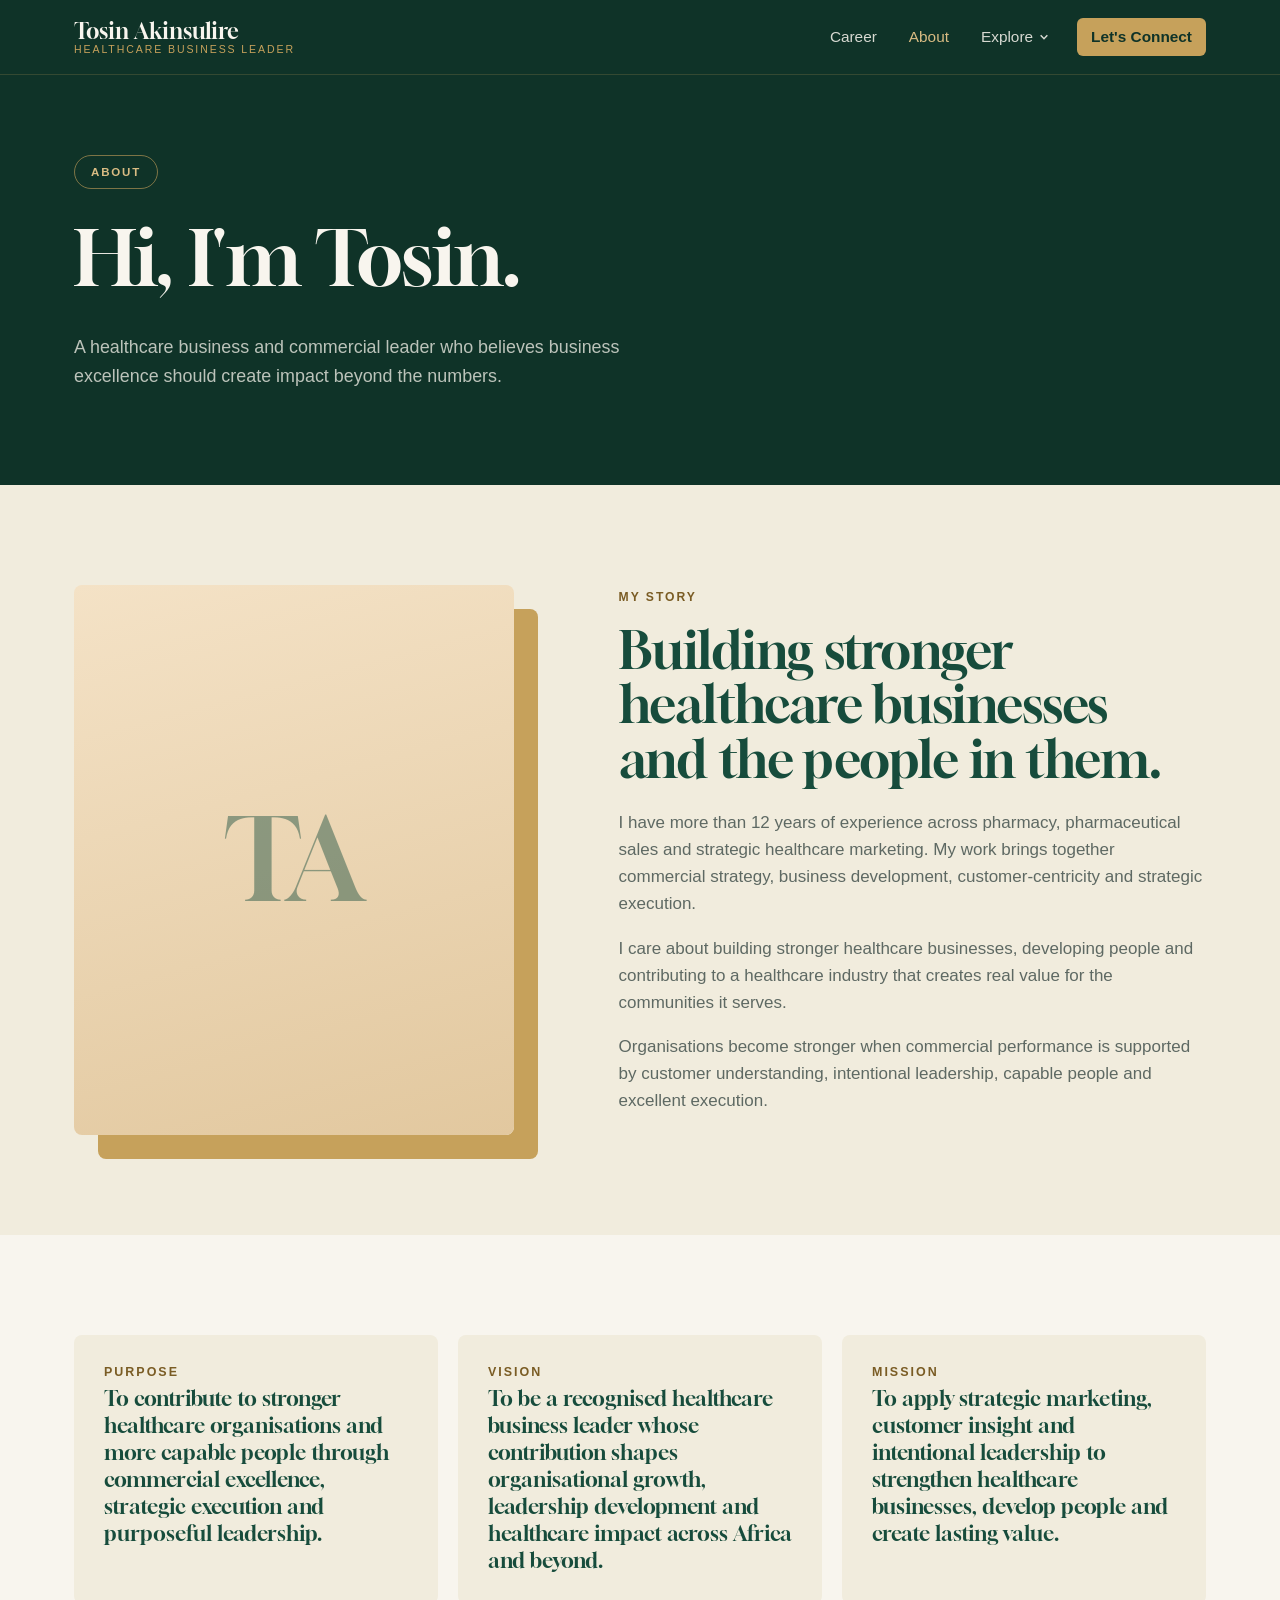
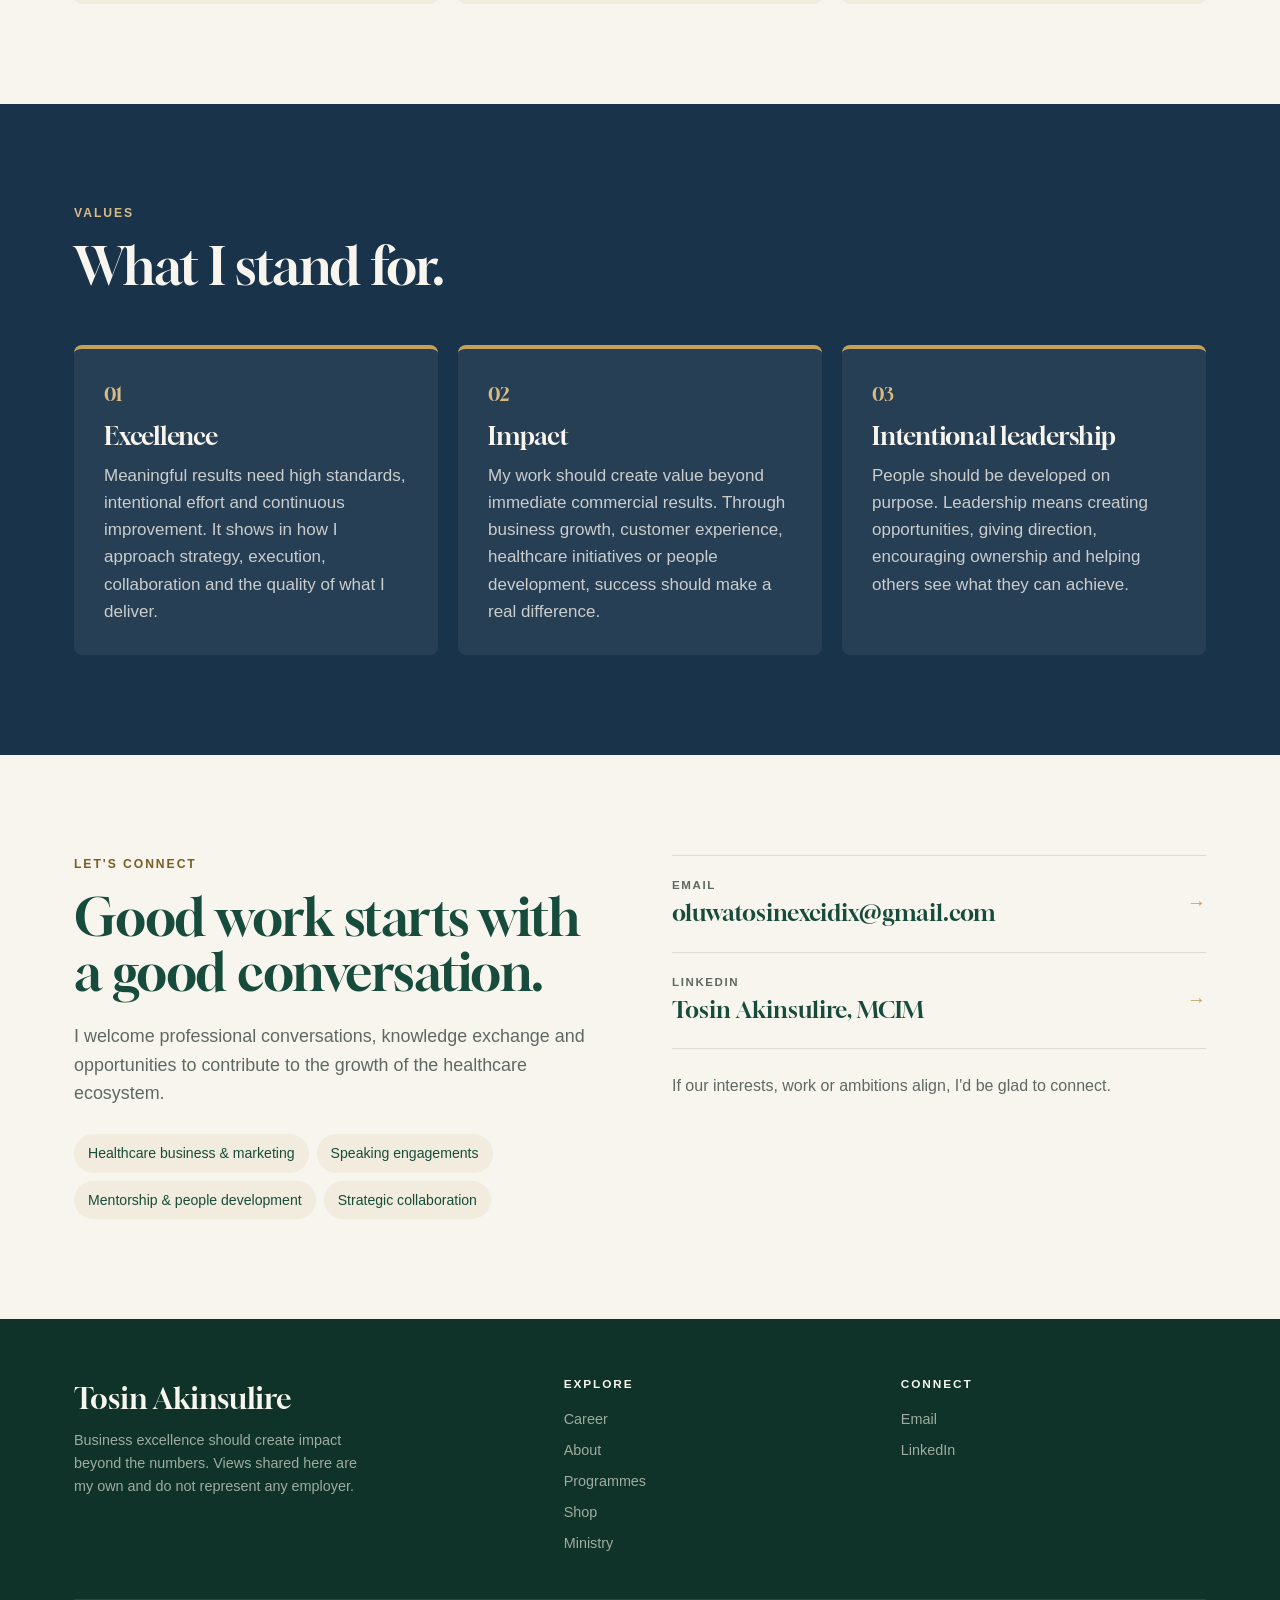
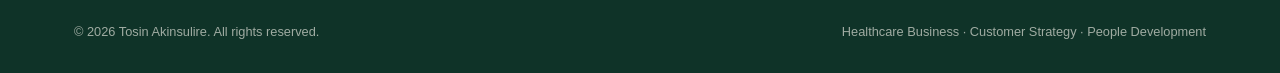
==== about.html @ 740248de "Tosin Akinsulire website Co-Authored-By: Claude Opus 5.5 <noreply@anthropic.com>" ====
<!doctype html>
<html lang="en">
<head>
<meta charset="utf-8">
<meta name="viewport" content="width=device-width, initial-scale=1">
<title>About | Tosin Akinsulire</title>
<meta name="description" content="Purpose, vision, mission and values of Tosin Akinsulire, healthcare business and customer strategy leader.">
<meta property="og:title" content="About | Tosin Akinsulire">
<meta property="og:description" content="Purpose, vision, mission and values of Tosin Akinsulire, healthcare business and customer strategy leader.">
<meta name="theme-color" content="#0F3328">
<link rel="preconnect" href="https://fonts.googleapis.com">
<link rel="preconnect" href="https://fonts.gstatic.com" crossorigin>
<link href="https://fonts.googleapis.com/css2?family=Gloock&family=Google+Sans+Flex:wght@400;500;600&display=swap" rel="stylesheet">
<link rel="stylesheet" href="assets/styles.css?v=3">
</head>
<body>
<header class="site-header">
  <div class="container nav">
    <a class="brand" href="index.html"><strong>Tosin Akinsulire</strong><small>Healthcare Business Leader</small></a>
    <button class="menu-toggle" aria-label="Open menu" aria-expanded="false"><svg viewBox="0 0 24 24" fill="none" stroke="currentColor" stroke-width="1.8"><path d="M4 7h16M4 12h16M4 17h16"/></svg></button>
    <ul class="nav-links">
      <li><a href="career.html">Career</a></li>
      <li><a href="about.html" aria-current="page">About</a></li>
      <li class="has-dropdown">
        <button aria-expanded="false" aria-haspopup="true">Explore <svg class="caret" viewBox="0 0 12 12" fill="none" stroke="currentColor" stroke-width="1.8"><path d="M2 4l4 4 4-4"/></svg></button>
        <ul class="dropdown">
<li><a href="programmes.html"><strong>Programmes</strong><small>Initiatives and communities I'm part of</small></a></li>
<li><a href="shop.html"><strong>Shop</strong><small>Books, resources and products</small></a></li>
<li><a href="ministry.html"><strong>Ministry</strong><small>Faith, service and purpose</small></a></li>
        </ul>
      </li>
      <li><a class="nav-cta" href="#connect">Let's Connect</a></li>
    </ul>
  </div>
</header>
<main>
<section class="page-hero">
  <div class="container">
    <span class="pill">About</span>
    <h1 class="reveal">Hi, I'm Tosin.</h1>
    <p class="lead reveal">A healthcare business and commercial leader who believes business excellence should create impact beyond the numbers.</p>
  </div>
</section>
<section>
  <div class="container hero-grid story-grid">
    <div class="portrait reveal" style="margin:0"><span class="monogram">TA</span><img src="assets/tosin.jpg" alt="Portrait of Tosin Akinsulire" onerror="this.remove()"></div>
    <div class="reveal">
      <span class="kicker">My story</span>
      <h2 style="color:var(--forest)">Building stronger healthcare businesses and the people in them.</h2>
      <p style="color:var(--muted)">I have more than 12 years of experience across pharmacy, pharmaceutical sales and strategic healthcare marketing. My work brings together commercial strategy, business development, customer-centricity and strategic execution.</p>
      <p style="color:var(--muted)">I care about building stronger healthcare businesses, developing people and contributing to a healthcare industry that creates real value for the communities it serves.</p>
      <p style="color:var(--muted)">Organisations become stronger when commercial performance is supported by customer understanding, intentional leadership, capable people and excellent execution.</p>
    </div>
  </div>
</section>

<section class="bg-ivory">
  <div class="container">
    <div class="pvm reveal">
      <div><h3>Purpose</h3><p>To contribute to stronger healthcare organisations and more capable people through commercial excellence, strategic execution and purposeful leadership.</p></div>
      <div><h3>Vision</h3><p>To be a recognised healthcare business leader whose contribution shapes organisational growth, leadership development and healthcare impact across Africa and beyond.</p></div>
      <div><h3>Mission</h3><p>To apply strategic marketing, customer insight and intentional leadership to strengthen healthcare businesses, develop people and create lasting value.</p></div>
    </div>
  </div>
</section>

<section class="bg-navy">
  <div class="container">
    <div class="section-head reveal"><span class="kicker">Values</span><h2>What I stand for.</h2></div>
    <div class="cards"><div class="card reveal"><span class="num">01</span><h3>Excellence</h3><p>Meaningful results need high standards, intentional effort and continuous improvement. It shows in how I approach strategy, execution, collaboration and the quality of what I deliver.</p></div><div class="card reveal"><span class="num">02</span><h3>Impact</h3><p>My work should create value beyond immediate commercial results. Through business growth, customer experience, healthcare initiatives or people development, success should make a real difference.</p></div><div class="card reveal"><span class="num">03</span><h3>Intentional leadership</h3><p>People should be developed on purpose. Leadership means creating opportunities, giving direction, encouraging ownership and helping others see what they can achieve.</p></div></div>
  </div>
</section>
<section class="connect" id="connect">
  <div class="container grid">
    <div class="reveal">
      <span class="kicker">Let's connect</span>
      <h2>Good work starts with a good conversation.</h2>
      <p class="lead">I welcome professional conversations, knowledge exchange and opportunities to contribute to the growth of the healthcare ecosystem.</p>
      <ul class="topics">
        <li>Healthcare business &amp; marketing</li>
        <li>Speaking engagements</li>
        <li>Mentorship &amp; people development</li>
        <li>Strategic collaboration</li>
      </ul>
    </div>
    <div class="contact-rows reveal">
      <a href="mailto:oluwatosinexcidix@gmail.com"><span><small>Email</small><span class="v">oluwatosinexcidix@gmail.com</span></span></a>
      <a href="#" target="_blank" rel="noopener"><span><small>LinkedIn</small><span class="v">Tosin Akinsulire, MCIM</span></span></a>
      <p class="lead" style="margin-top:24px;font-size:1rem">If our interests, work or ambitions align, I'd be glad to connect.</p>
    </div>
  </div>
</section>
</main>
<footer class="site-footer">
  <div class="container">
    <div class="footer-grid">
      <div class="footer-brand"><strong>Tosin Akinsulire</strong><p style="max-width:38ch">Business excellence should create impact beyond the numbers. Views shared here are my own and do not represent any employer.</p></div>
      <div><h4>Explore</h4><ul><li><a href="career.html">Career</a></li><li><a href="about.html">About</a></li><li><a href="programmes.html">Programmes</a></li><li><a href="shop.html">Shop</a></li><li><a href="ministry.html">Ministry</a></li></ul></div>
      <div><h4>Connect</h4><ul><li><a href="mailto:oluwatosinexcidix@gmail.com">Email</a></li><li><a href="#" target="_blank" rel="noopener">LinkedIn</a></li></ul></div>
    </div>
    <div class="footer-base"><span>&copy; <span id="year">2026</span> Tosin Akinsulire. All rights reserved.</span><span>Healthcare Business &middot; Customer Strategy &middot; People Development</span></div>
  </div>
</footer>
<script src="assets/main.js"></script>
</body>
</html>
---- assets/styles.css ----
/* Tosin Akinsulire: own design blending ideas from Simon Sinek, Amy Cuddy and Sarah Jakes Roberts */
:root {
  --forest: #174C3C;
  --forest-deep: #0F3328;
  --emerald: #21664F;
  --navy: #19334A;
  --cream: #F1ECDD;        /* Simon-style warm cream */
  --ivory: #F8F5EE;
  --gold: #C6A15B;
  --gold-soft: #D9BC83;
  --gold-dark: #7A5C24;    /* gold for text on light backgrounds (readable) */
  --ink: #1D2622;
  --muted: #5E6963;
  --line: rgba(29, 38, 34, .12);
  --display: "Gloock", Georgia, serif;
  --sans: "Google Sans Flex", "Helvetica Neue", Helvetica, Arial, sans-serif;
  --max: 1180px;
}

* { box-sizing: border-box; }
html { scroll-behavior: smooth; }
body { margin: 0; font-family: var(--sans); font-size: 17px; line-height: 1.6; color: var(--ink); background: var(--cream); -webkit-font-smoothing: antialiased; }
img { max-width: 100%; display: block; }
a { color: inherit; }
p { margin: 0 0 1em; }
h1, h2, h3 { font-family: var(--display); font-weight: 400; margin: 0 0 .45em; line-height: 1.06; letter-spacing: -.01em; }
h1 { font-size: clamp(2.6rem, 6vw, 4.9rem); }
h2 { font-size: clamp(2rem, 4vw, 3.2rem); }
h3 { font-size: 1.55rem; line-height: 1.15; }

.container { width: 100%; max-width: var(--max); margin: 0 auto; padding: 0 24px; }
.kicker { display: block; font-size: .76rem; font-weight: 600; letter-spacing: .16em; text-transform: uppercase; color: var(--gold); margin-bottom: 16px; }
.lead { font-size: 1.12rem; color: var(--muted); max-width: 60ch; }

/* Gold pill badge (Amy Cuddy) */
.pill {
  display: inline-block; padding: 7px 16px; border-radius: 999px; border: 1px solid rgba(198, 161, 91, .6);
  font-size: .72rem; font-weight: 600; letter-spacing: .16em; text-transform: uppercase; color: var(--gold-soft);
  margin-bottom: 28px;
}

/* Buttons: squared, sturdy (Amy Cuddy) */
.btn {
  display: inline-flex; align-items: center; justify-content: center; gap: 10px;
  padding: 15px 24px; border-radius: 6px; border: 1.5px solid transparent;
  font: 600 .95rem var(--sans); text-decoration: none; cursor: pointer;
  transition: background .2s, color .2s, border-color .2s, transform .2s;
}
.btn:hover { transform: translateY(-1px); }
.btn-gold { background: var(--gold); color: var(--forest-deep); }
.btn-gold:hover { background: var(--gold-soft); }
.btn-outline { border-color: rgba(248, 245, 238, .5); color: var(--ivory); }
.btn-outline:hover { border-color: var(--ivory); background: rgba(248, 245, 238, .08); }
.btn-dark { background: var(--forest); color: var(--ivory); }
.btn-dark:hover { background: var(--emerald); }
.btn-row { display: flex; flex-wrap: wrap; gap: 12px; }

/* Text link with arrow (Simon Sinek) */
.explore { white-space: nowrap; display: inline-flex; align-items: center; gap: 8px; font-weight: 600; font-size: .95rem; color: var(--emerald); text-decoration: none; }
.explore::after { content: "\2192"; transition: transform .2s; }
.explore:hover::after { transform: translateX(4px); }

/* Header */
.site-header { position: sticky; top: 0; z-index: 50; background: var(--forest-deep); color: var(--ivory); border-bottom: 1px solid rgba(198, 161, 91, .2); }
.nav { display: flex; align-items: center; justify-content: space-between; height: 74px; }
.brand { text-decoration: none; line-height: 1.1; }
.brand strong { display: block; font-family: var(--display); font-weight: 400; font-size: 1.4rem; }
.brand small { display: block; font-size: .66rem; letter-spacing: .18em; text-transform: uppercase; color: var(--gold); }
.nav-links { display: flex; align-items: center; gap: 4px; list-style: none; margin: 0; padding: 0; }
.nav-links > li { position: relative; }
.nav-links > li > a, .nav-links > li > button {
  display: inline-flex; align-items: center; gap: 6px; padding: 10px 14px;
  color: rgba(248, 245, 238, .86); text-decoration: none; background: none; border: 0; cursor: pointer; font: 500 .96rem var(--sans);
}
.nav-links > li > a:hover, .nav-links > li > button:hover, .nav-links a[aria-current="page"] { color: var(--gold-soft); }
.nav-links .nav-cta { background: var(--gold); color: var(--forest-deep) !important; border-radius: 6px; margin-left: 10px; font-weight: 600; }
.nav-links .nav-cta:hover { background: var(--gold-soft); }
.caret { width: 10px; height: 10px; transition: transform .2s; }
.has-dropdown.open .caret { transform: rotate(180deg); }
.dropdown {
  position: absolute; top: calc(100% + 12px); left: 50%; transform: translate(-50%, 6px);
  min-width: 290px; padding: 8px; margin: 0; list-style: none;
  background: var(--ivory); border-radius: 10px; box-shadow: 0 22px 50px rgba(8, 26, 20, .25);
  opacity: 0; visibility: hidden; transition: all .2s ease;
}
.has-dropdown.open .dropdown, .has-dropdown:focus-within .dropdown { opacity: 1; visibility: visible; transform: translate(-50%, 0); }
@media (hover: hover) and (min-width: 921px) { .has-dropdown:hover .dropdown { opacity: 1; visibility: visible; transform: translate(-50%, 0); } }
.dropdown a { display: block; padding: 12px 14px; border-radius: 8px; text-decoration: none; color: var(--ink); border-left: 3px solid transparent; }
.dropdown a strong { display: block; font-family: var(--display); font-weight: 400; font-size: 1.15rem; color: var(--forest); }
.dropdown a small { display: block; font-size: .82rem; color: var(--muted); line-height: 1.4; }
.dropdown a:hover { background: var(--cream); border-left-color: var(--gold); }
.menu-toggle { display: none; background: none; border: 0; color: var(--ivory); padding: 8px; cursor: pointer; }
.menu-toggle svg { width: 28px; height: 28px; }
@media (max-width: 920px) {
  .menu-toggle { display: block; }
  .nav-links { position: absolute; top: 74px; left: 0; right: 0; flex-direction: column; align-items: stretch; gap: 0; background: var(--forest-deep); padding: 10px 16px 22px; display: none; border-bottom: 1px solid rgba(198, 161, 91, .2); }
  .nav-links.open { display: flex; }
  .nav-links > li > a, .nav-links > li > button { width: 100%; justify-content: space-between; padding: 15px 8px; border-bottom: 1px solid rgba(248, 245, 238, .08); }
  .nav-links .nav-cta { margin: 14px 0 0; justify-content: center; }
  .dropdown { position: static; transform: none; min-width: 0; box-shadow: none; background: rgba(248, 245, 238, .05); display: none; opacity: 1; visibility: visible; margin: 6px 0; }
  .has-dropdown.open .dropdown { display: block; transform: none; }
  .dropdown a strong { color: var(--ivory); }
  .dropdown a small { color: rgba(248, 245, 238, .6); }
  .dropdown a:hover { background: rgba(248, 245, 238, .06); }
}

/* Hero (Simon Sinek green + Amy Cuddy layout) */
.hero { background: radial-gradient(900px 520px at 80% 20%, rgba(33, 102, 79, .5), transparent 65%), var(--forest-deep); color: var(--ivory); padding: 88px 0 96px; overflow: hidden; }
.hero-grid { display: grid; grid-template-columns: 1.1fr .9fr; gap: 64px; align-items: center; }
.hero h1 { color: var(--ivory); }
.hero h1 span { color: var(--gold); }
.hero .intro { font-size: 1.15rem; color: rgba(248, 245, 238, .78); max-width: 50ch; margin-bottom: 34px; }
.hero .roles { margin-top: 36px; padding-top: 22px; border-top: 1px solid rgba(248, 245, 238, .14); font-size: .9rem; color: rgba(248, 245, 238, .6); }

.portrait { position: relative; aspect-ratio: 4 / 5; width: 100%; max-width: 440px; margin: 0 24px 24px auto; border-radius: 8px; overflow: hidden; background: linear-gradient(165deg, #F4E2C6, #E2C89F); display: grid; place-items: center; box-shadow: 24px 24px 0 var(--gold); }
.portrait > * { grid-area: 1 / 1; }
.portrait img { width: 100%; height: 100%; object-fit: cover; position: relative; z-index: 1; }
.portrait .monogram { font-family: var(--display); font-size: 7rem; color: rgba(23, 76, 60, .45); }
@media (max-width: 920px) {
  .hero { padding: 60px 0 76px; }
  .hero-grid { grid-template-columns: 1fr; gap: 52px; }
  .portrait { max-width: 320px; margin: 0 auto 0 0; box-shadow: 16px 16px 0 var(--gold); }
}

@media (min-width: 921px) { .story-grid { grid-template-columns: .9fr 1.1fr; } }

/* Inner page hero */
.page-hero { background: var(--forest-deep); color: var(--ivory); padding: 80px 0 76px; }
.page-hero h1 { color: var(--ivory); max-width: 18ch; }
.page-hero .lead { color: rgba(248, 245, 238, .74); }

/* Sections */
section { padding: 100px 0; }
.bg-ivory { background: var(--ivory); }
.bg-navy { background: var(--navy); color: var(--ivory); }
.bg-navy h2, .bg-navy h3 { color: var(--ivory); }
.bg-navy .lead, .bg-navy p { color: rgba(248, 245, 238, .78); }
.bg-forest { background: var(--forest); color: var(--ivory); }
.bg-forest h2, .bg-forest h3 { color: var(--ivory); }
.bg-forest p { color: rgba(248, 245, 238, .78); }
.section-head { max-width: 720px; margin-bottom: 52px; }
.section-head h2 { color: var(--forest); }
@media (max-width: 700px) { section { padding: 70px 0; } }

/* Manifesto, staggered lines (Simon Sinek) */
.manifesto { font-family: var(--display); font-size: clamp(1.7rem, 3.6vw, 3rem); line-height: 1.18; color: var(--forest); margin: 0; }
.manifesto span { display: block; }
.manifesto span:nth-child(2) { padding-left: 6%; }
.manifesto span:nth-child(3) { padding-left: 12%; }
.manifesto span:nth-child(4) { padding-left: 18%; color: var(--gold); }
@media (max-width: 700px) { .manifesto span { padding-left: 0 !important; } }

/* Purpose cards with coloured top rule (Simon Sinek) */
.ways { display: grid; grid-template-columns: repeat(4, 1fr); gap: 20px; }
.way { display: flex; flex-direction: column; background: var(--ivory); border-top: 5px solid var(--forest); border-radius: 0 0 8px 8px; padding: 28px 26px 26px; min-height: 320px; text-decoration: none; transition: transform .25s, box-shadow .25s; }
.way:nth-child(2) { border-top-color: var(--gold); }
.way:nth-child(3) { border-top-color: var(--navy); }
.way:nth-child(4) { border-top-color: var(--emerald); }
.way:hover { transform: translateY(-4px); box-shadow: 0 18px 40px rgba(23, 76, 60, .12); }
.way h3 { color: var(--forest); margin-bottom: 12px; }
.way p { color: var(--muted); font-size: .96rem; flex: 1; }
.way .tag { font-size: .7rem; font-weight: 600; letter-spacing: .16em; text-transform: uppercase; color: var(--muted); margin-bottom: 18px; }
.way.lead-way { grid-column: span 2; background: var(--forest); }
.way.lead-way h3 { color: var(--ivory); font-size: 2.1rem; }
.way.lead-way p, .way.lead-way .tag { color: rgba(248, 245, 238, .75); }
.way.lead-way .explore { color: var(--gold-soft); }
@media (max-width: 980px) { .ways { grid-template-columns: 1fr 1fr; } }
@media (max-width: 620px) { .ways { grid-template-columns: 1fr; } .way.lead-way { grid-column: auto; } .way { min-height: 0; } }

/* About band (Amy Cuddy) */
.about-band .grid { display: grid; grid-template-columns: 1.1fr .9fr; gap: 64px; align-items: start; }
.about-band h2 { font-size: clamp(2.2rem, 4.4vw, 3.6rem); }
.facts { list-style: none; margin: 0; padding: 0; border-top: 1px solid rgba(248, 245, 238, .16); }
.facts li { padding: 18px 0; border-bottom: 1px solid rgba(248, 245, 238, .16); display: grid; grid-template-columns: 110px 1fr; gap: 16px; }
.facts li b { font-size: .72rem; letter-spacing: .14em; text-transform: uppercase; color: var(--gold-soft); font-weight: 600; padding-top: 3px; }
@media (max-width: 860px) { .about-band .grid { grid-template-columns: 1fr; gap: 40px; } }

/* Pull quote (Simon Sinek) */
.pullquote { display: grid; grid-template-columns: 1fr 1.3fr; gap: 64px; align-items: center; }
.pullquote blockquote { margin: 0; font-family: var(--display); font-size: clamp(1.9rem, 3.8vw, 3rem); line-height: 1.15; color: var(--forest); }
.pullquote cite { display: block; margin-top: 22px; padding-top: 14px; border-top: 2px dashed rgba(198, 161, 91, .6); width: 120px; font-style: normal; font-size: .9rem; color: var(--muted); }
@media (max-width: 860px) { .pullquote { grid-template-columns: 1fr; gap: 28px; } }

/* Portrait feature for faith / ministry (Sarah Jakes Roberts) */
.feature-photo { padding: 0; background: var(--ivory); }
.feature-photo .wrap { display: grid; grid-template-columns: 1.2fr 1fr; min-height: 560px; }
.feature-photo .photo { background: linear-gradient(170deg, #EFE6D4, #DCCBAA); display: grid; place-items: center; position: relative; overflow: hidden; }
.feature-photo .photo > * { grid-area: 1 / 1; }
.feature-photo .photo img { width: 100%; height: 100%; object-fit: cover; position: relative; z-index: 1; }
.feature-photo .photo .monogram { font-family: var(--display); font-size: 9rem; color: rgba(23, 76, 60, .3); }
.feature-photo .copy { padding: 80px 56px; display: flex; flex-direction: column; justify-content: center; }
.feature-photo .copy h2 { color: var(--forest); }
.socials { display: flex; gap: 14px; margin-top: 30px; }
.socials a { width: 42px; height: 42px; border-radius: 50%; border: 1px solid var(--line); display: grid; place-items: center; color: var(--forest); transition: background .2s, color .2s; }
.socials a:hover { background: var(--forest); color: var(--ivory); }
.socials svg { width: 18px; height: 18px; }
@media (max-width: 860px) { .feature-photo .wrap { grid-template-columns: 1fr; } .feature-photo .photo { min-height: 340px; } .feature-photo .copy { padding: 56px 24px; } }

/* Generic cards */
.cards { display: grid; grid-template-columns: repeat(3, 1fr); gap: 20px; }
.cards.two { grid-template-columns: repeat(2, 1fr); }
.card { background: var(--ivory); border-radius: 8px; padding: 30px; border-top: 4px solid var(--gold); }
.card h3 { color: var(--forest); }
.card p { color: var(--muted); margin: 0; }
.card .num { font-family: var(--display); color: var(--gold); font-size: 1.2rem; display: block; margin-bottom: 12px; }
.bg-ivory .card { background: var(--cream); }
.bg-forest .card, .bg-navy .card { background: rgba(248, 245, 238, .06); border-top-color: var(--gold); }
.bg-forest .card h3, .bg-navy .card h3 { color: var(--ivory); }
.bg-forest .card p, .bg-navy .card p { color: rgba(248, 245, 238, .78); }
@media (max-width: 900px) { .cards, .cards.two { grid-template-columns: 1fr; } }

.split { display: grid; grid-template-columns: 1fr 1fr; gap: 64px; align-items: start; }
@media (max-width: 860px) { .split { grid-template-columns: 1fr; gap: 36px; } }
.check-list { list-style: none; margin: 0; padding: 0; }
.check-list li { padding: 16px 0 16px 32px; border-bottom: 1px solid var(--line); position: relative; font-weight: 500; }
.check-list li::before { content: ""; position: absolute; left: 0; top: 25px; width: 16px; height: 2px; background: var(--gold); }

.pvm { display: grid; grid-template-columns: repeat(3, 1fr); gap: 20px; }
.pvm > div { background: var(--cream); border-radius: 8px; padding: 30px; }
.pvm h3 { font-family: var(--sans); font-size: .78rem; font-weight: 600; letter-spacing: .16em; text-transform: uppercase; color: var(--gold); }
.pvm p { font-family: var(--display); font-size: 1.3rem; line-height: 1.3; color: var(--forest); margin: 0; }
@media (max-width: 860px) { .pvm { grid-template-columns: 1fr; } }

.soon { background: var(--ivory); border-radius: 10px; border-top: 5px solid var(--gold); padding: 52px 44px; max-width: 780px; }
.soon h2 { color: var(--forest); }
.soon p { color: var(--muted); }

/* Connect (Simon Sinek "stay inspired" layout) */
.connect { background: var(--ivory); }
.connect .grid { display: grid; grid-template-columns: 1fr 1fr; gap: 64px; align-items: start; }
.connect h2 { color: var(--forest); }
.contact-rows a { display: flex; justify-content: space-between; align-items: center; gap: 16px; padding: 20px 0; border-bottom: 1px solid var(--line); text-decoration: none; word-break: break-word; }
.contact-rows a:first-child { border-top: 1px solid var(--line); }
.contact-rows small { display: block; font-size: .72rem; letter-spacing: .14em; text-transform: uppercase; color: var(--muted); font-weight: 600; }
.contact-rows span.v { font-family: var(--display); font-size: 1.45rem; color: var(--forest); }
.contact-rows a::after { content: "\2192"; color: var(--gold); font-size: 1.2rem; transition: transform .2s; }
.contact-rows a:hover::after { transform: translateX(4px); }
.topics { list-style: none; margin: 26px 0 0; padding: 0; display: flex; flex-wrap: wrap; gap: 8px; }
.topics li { padding: 8px 14px; border-radius: 999px; background: var(--cream); font-size: .88rem; color: var(--forest); }
@media (max-width: 860px) { .connect .grid { grid-template-columns: 1fr; gap: 36px; } }

/* Footer */
.site-footer { background: var(--forest-deep); color: rgba(248, 245, 238, .62); padding: 56px 0 30px; font-size: .9rem; }
.footer-grid { display: grid; grid-template-columns: 1.5fr 1fr 1fr; gap: 32px; padding-bottom: 36px; border-bottom: 1px solid rgba(248, 245, 238, .1); }
.footer-grid h4 { margin: 0 0 14px; color: var(--ivory); font-size: .74rem; letter-spacing: .16em; text-transform: uppercase; }
.footer-grid ul { list-style: none; margin: 0; padding: 0; }
.footer-grid li { margin-bottom: 8px; }
.footer-grid a { text-decoration: none; }
.footer-grid a:hover { color: var(--gold-soft); }
.footer-brand strong { display: block; font-family: var(--display); font-weight: 400; color: var(--ivory); font-size: 1.8rem; margin-bottom: 8px; }
.footer-base { display: flex; flex-wrap: wrap; justify-content: space-between; gap: 10px; padding-top: 22px; font-size: .8rem; }
@media (max-width: 760px) { .footer-grid { grid-template-columns: 1fr 1fr; } .footer-brand { grid-column: 1 / -1; } }

/* Readability: darker gold on light backgrounds, lighter gold and ivory headings on dark ones */
.kicker, .pvm h3, .card .num, .manifesto span:nth-child(4) { color: var(--gold-dark); }
.hero .kicker, .page-hero .kicker, .bg-navy .kicker, .bg-forest .kicker,
.bg-navy .card .num, .bg-forest .card .num { color: var(--gold-soft); }
.bg-forest .section-head h2, .bg-navy .section-head h2 { color: var(--ivory); }

/* Reveal */
.reveal { opacity: 0; transform: translateY(20px); transition: opacity .7s ease, transform .7s ease; }
.reveal.in { opacity: 1; transform: none; }
@media (prefers-reduced-motion: reduce) { .reveal { opacity: 1; transform: none; transition: none; } html { scroll-behavior: auto; } }
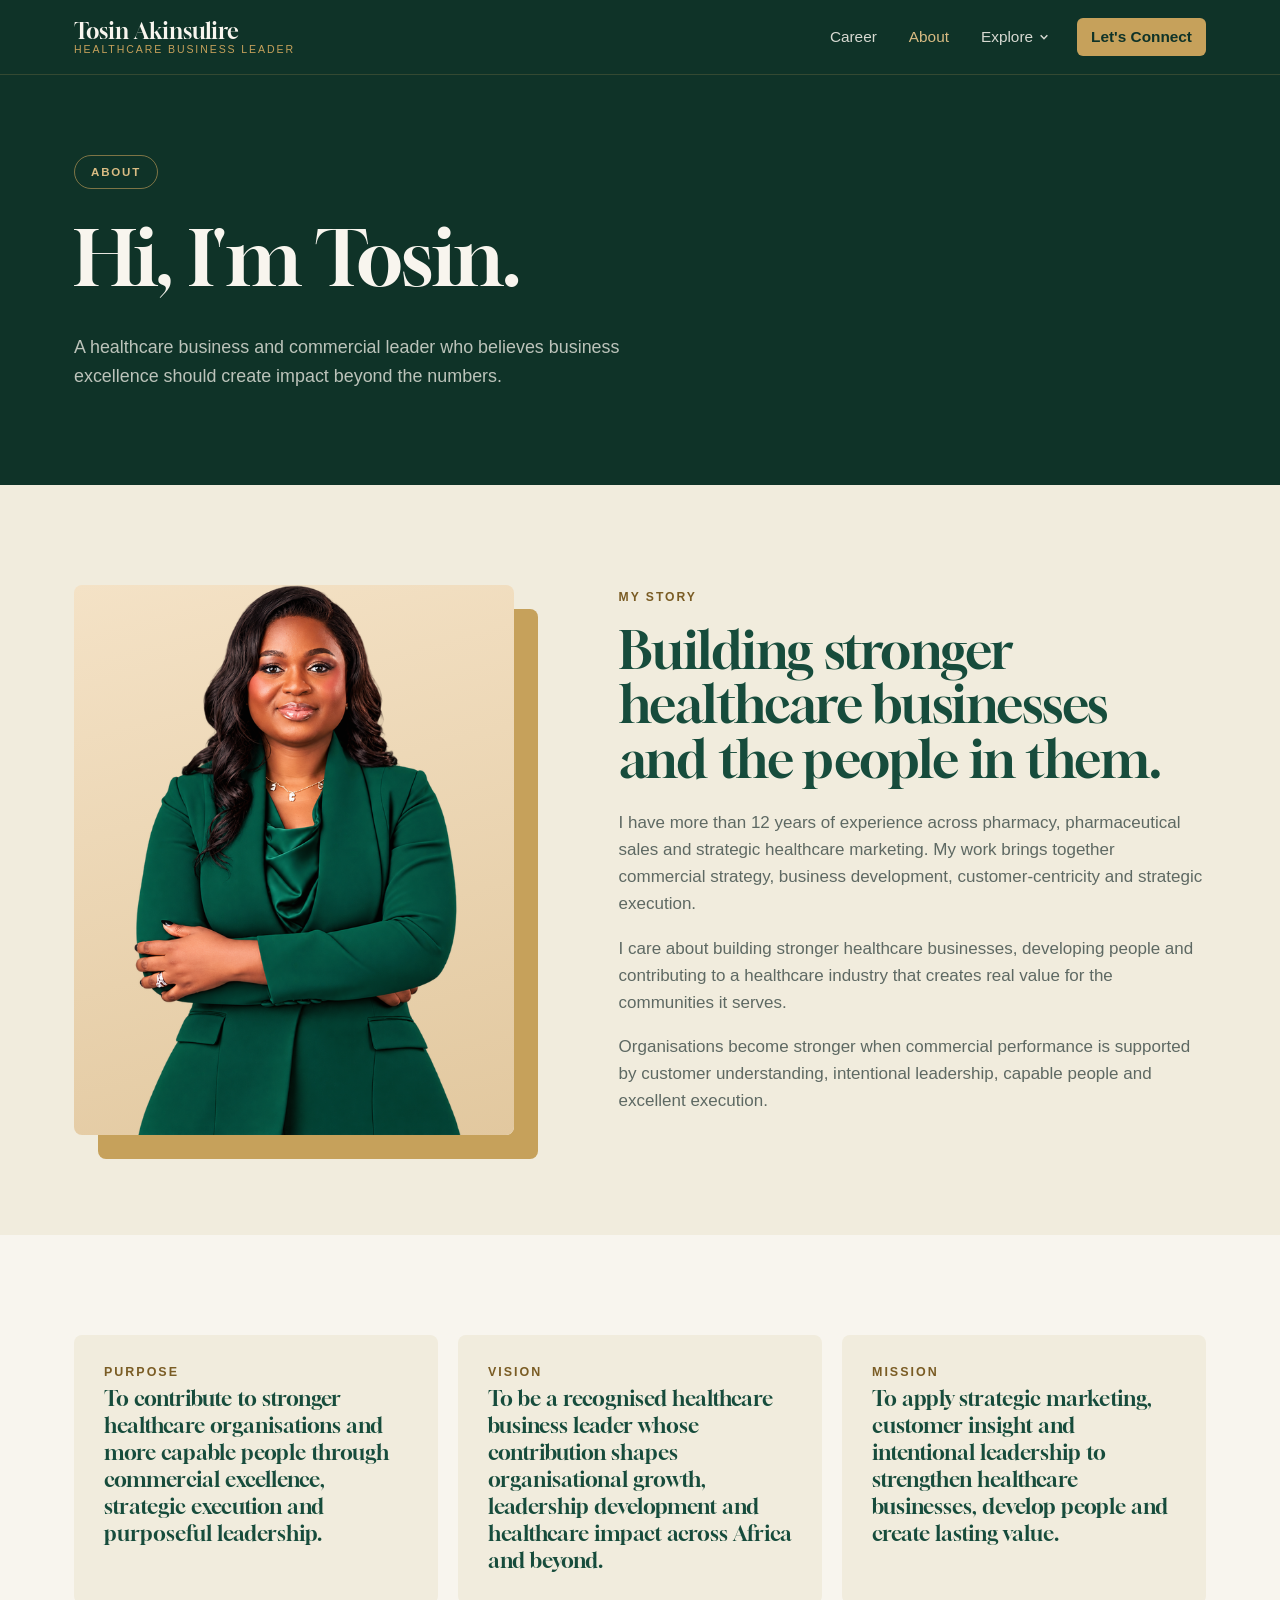
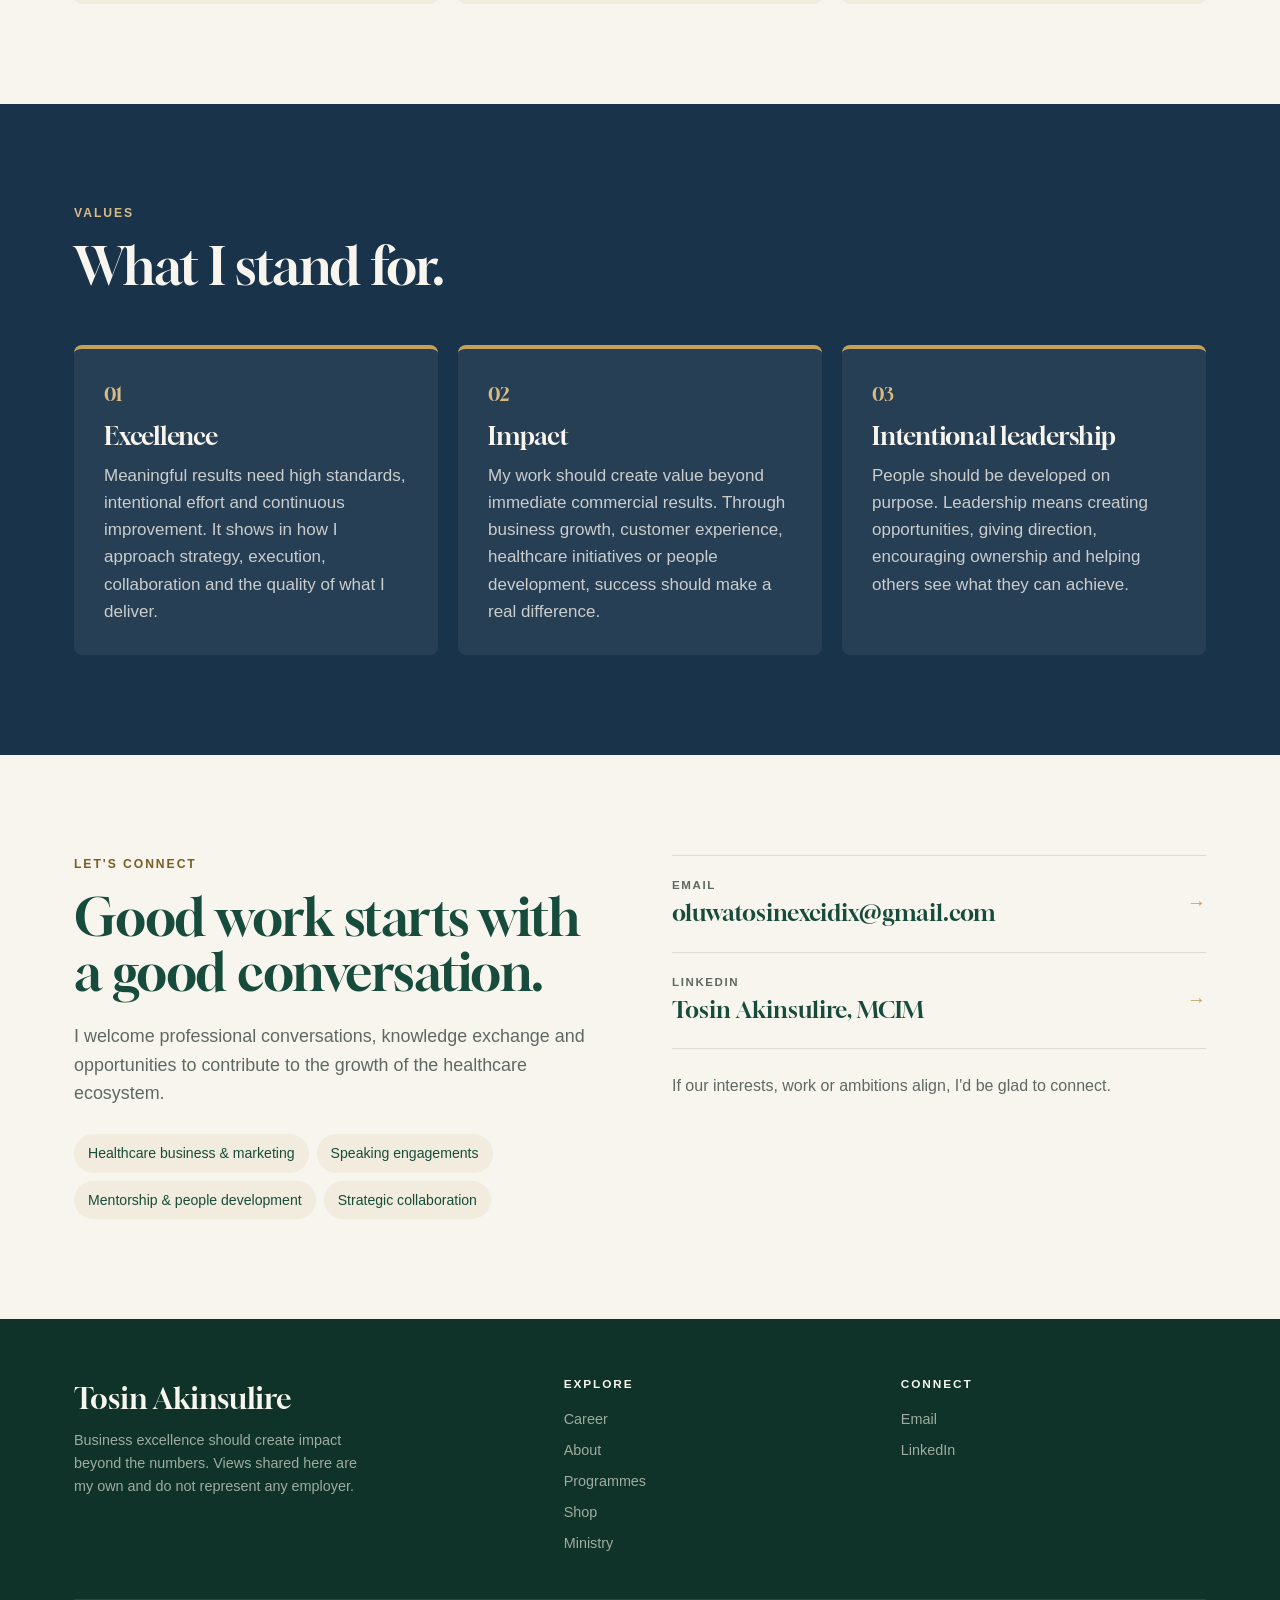
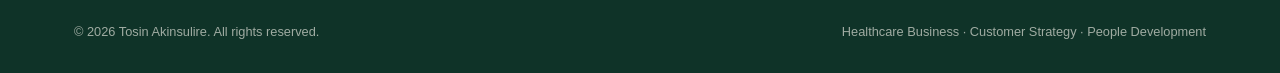
==== commit ba26d88c: "Add Tosin's portrait from the brand profile Co-Authored-By: Claude Opus 5.5 <noreply@anthropic.com>" ====
--- a/about.html
+++ b/about.html
@@ -11,7 +11,7 @@
 <link rel="preconnect" href="https://fonts.googleapis.com">
 <link rel="preconnect" href="https://fonts.gstatic.com" crossorigin>
 <link href="https://fonts.googleapis.com/css2?family=Gloock&family=Google+Sans+Flex:wght@400;500;600&display=swap" rel="stylesheet">
-<link rel="stylesheet" href="assets/styles.css?v=3">
+<link rel="stylesheet" href="assets/styles.css?v=4">
 </head>
 <body>
 <header class="site-header">
@@ -43,7 +43,7 @@
 </section>
 <section>
   <div class="container hero-grid story-grid">
-    <div class="portrait reveal" style="margin:0"><span class="monogram">TA</span><img src="assets/tosin.jpg" alt="Portrait of Tosin Akinsulire" onerror="this.remove()"></div>
+    <div class="portrait reveal" style="margin:0"><img src="assets/tosin.png" alt="Portrait of Tosin Akinsulire" width="639" height="800"></div>
     <div class="reveal">
       <span class="kicker">My story</span>
       <h2 style="color:var(--forest)">Building stronger healthcare businesses and the people in them.</h2>
--- a/assets/styles.css
+++ b/assets/styles.css
@@ -261,3 +261,7 @@
 .reveal { opacity: 0; transform: translateY(20px); transition: opacity .7s ease, transform .7s ease; }
 .reveal.in { opacity: 1; transform: none; }
 @media (prefers-reduced-motion: reduce) { .reveal { opacity: 1; transform: none; transition: none; } html { scroll-behavior: auto; } }
+
+/* Portrait cutout from brand profile (transparent PNG) */
+.portrait img { object-position: center top; }
+.feature-photo .photo img { object-fit: contain; object-position: center bottom; height: 92%; align-self: end; }
